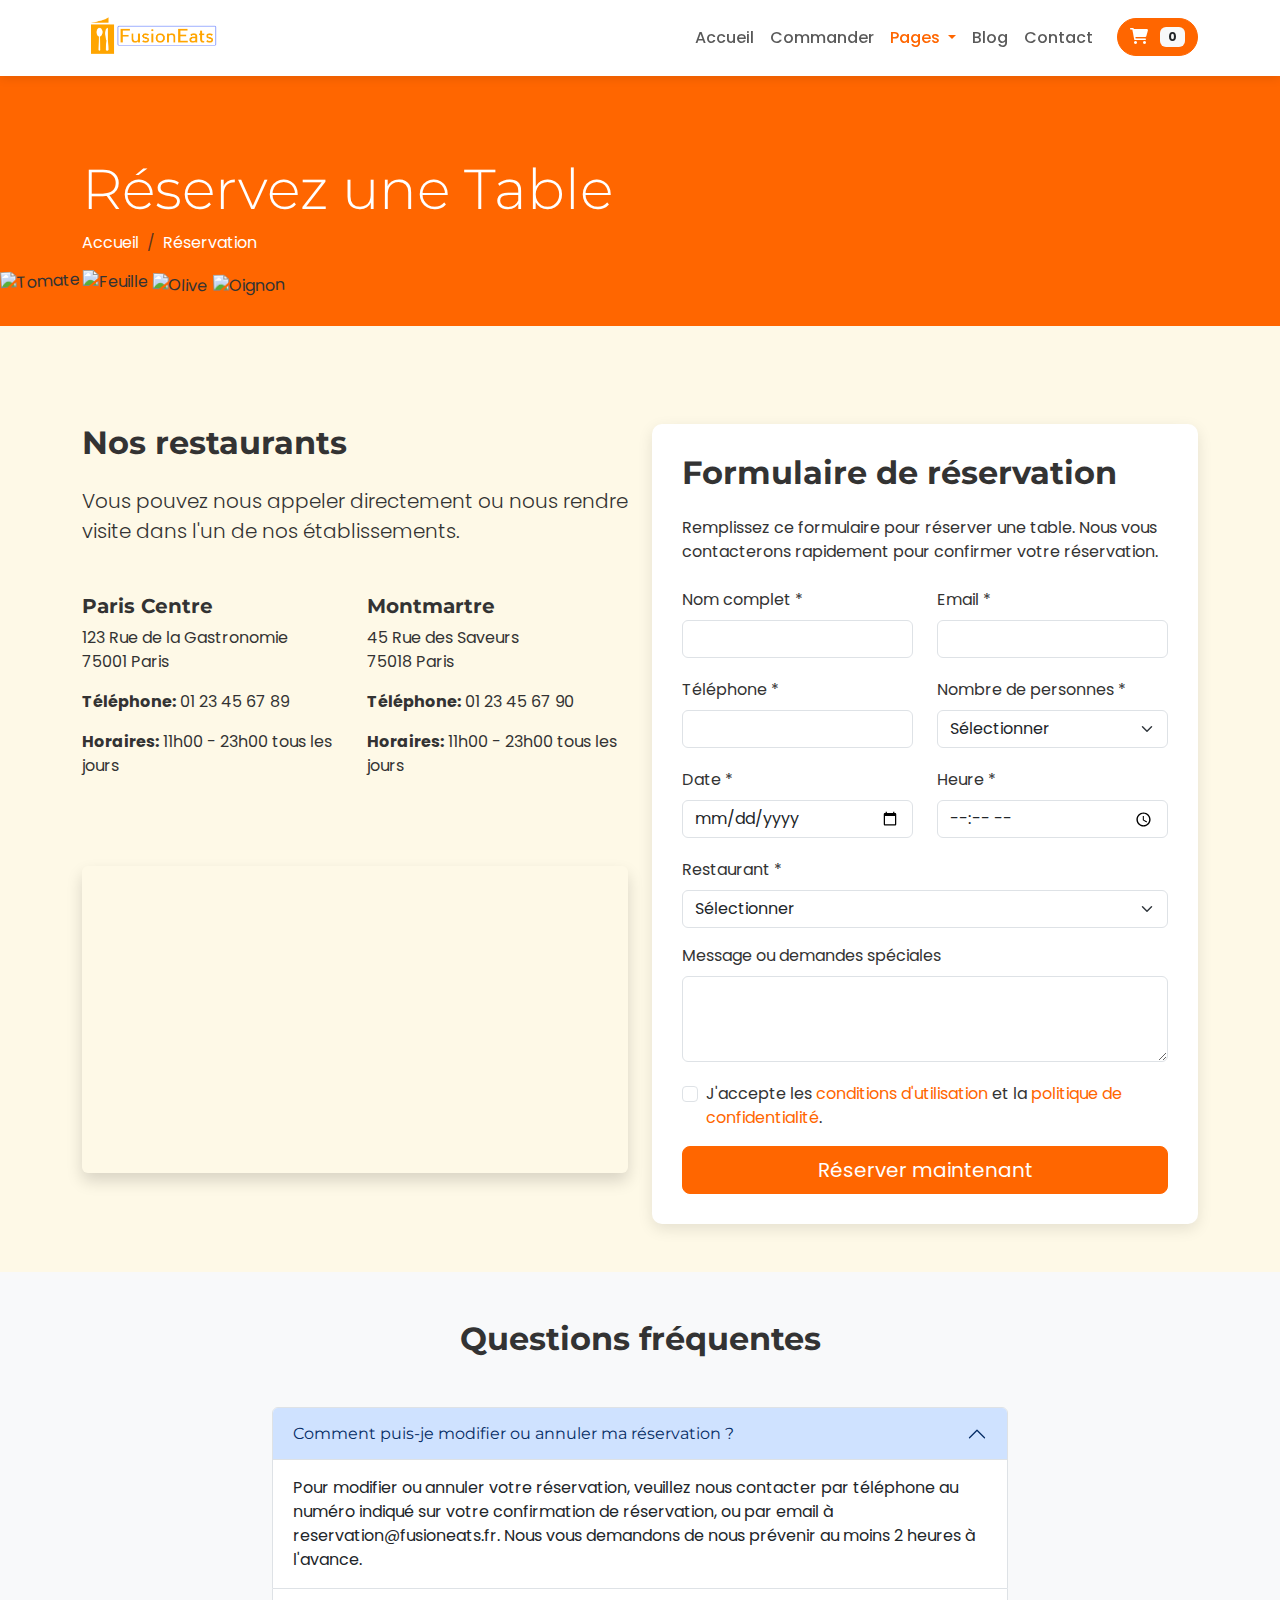
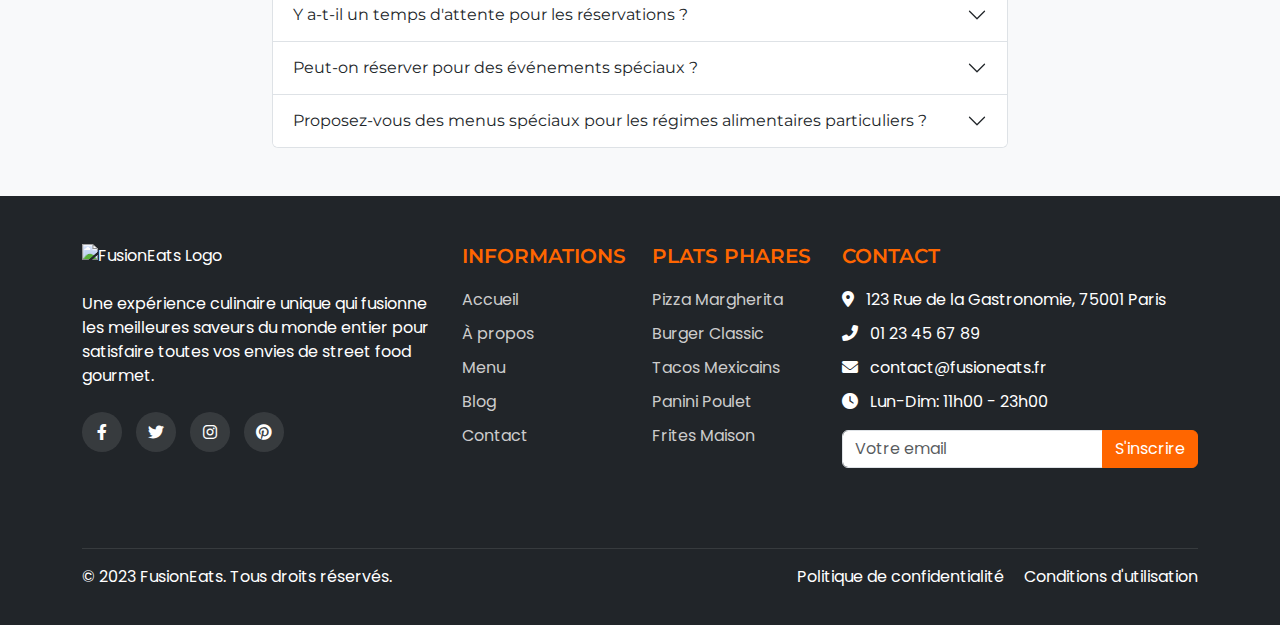
==== about-us.html @ fe3c216e "FusionEats Structure added" ====
<!DOCTYPE html>
<html lang="fr">
<head>
    <meta charset="UTF-8">
    <meta name="viewport" content="width=device-width, initial-scale=1.0">
    <title>Réservation - FusionEats</title>
    
    <!-- Bootstrap CSS -->
    <link href="https://cdn.jsdelivr.net/npm/bootstrap@5.3.0-alpha1/dist/css/bootstrap.min.css" rel="stylesheet">
    
    <!-- Font Awesome pour les icônes -->
    <link rel="stylesheet" href="https://cdnjs.cloudflare.com/ajax/libs/font-awesome/6.0.0/css/all.min.css">
    
    <!-- Google Fonts -->
    <link href="https://fonts.googleapis.com/css2?family=Montserrat:wght@400;500;600;700&family=Poppins:wght@300;400;500;600;700&display=swap" rel="stylesheet">
    
    <!-- CSS personnalisé -->
    <link rel="stylesheet" href="css/styles.css">
</head>
<body>
    <!-- Barre de navigation -->
    <nav class="navbar navbar-expand-lg navbar-light bg-white sticky-top">
        <div class="container">
            <a class="navbar-brand" href="index.html">
                <img src="images/logo.png" alt="FusionEats Logo">
            </a>
            <button class="navbar-toggler" type="button" data-bs-toggle="collapse" data-bs-target="#navbarNav" aria-controls="navbarNav" aria-expanded="false" aria-label="Toggle navigation">
                <span class="navbar-toggler-icon"></span>
            </button>
            <div class="collapse navbar-collapse" id="navbarNav">
                <ul class="navbar-nav ms-auto">
                    <li class="nav-item">
                        <a class="nav-link" href="index.html">Accueil</a>
                    </li>
                    <li class="nav-item">
                        <a class="nav-link" href="shop-list.html">Commander</a>
                    </li>
                    <li class="nav-item dropdown">
                        <a class="nav-link dropdown-toggle active" href="#" id="pagesDropdown" role="button" data-bs-toggle="dropdown" aria-expanded="false">
                            Pages
                        </a>
                        <ul class="dropdown-menu" aria-labelledby="pagesDropdown">
                            <li><a class="dropdown-item" href="about-us.html">À propos</a></li>
                            <li><a class="dropdown-item" href="team.html">Notre équipe</a></li>
                            <li><a class="dropdown-item" href="menu.html">Menu</a></li>
                            <li><a class="dropdown-item active" href="reservation.html">Réservation</a></li>
                        </ul>
                    </li>
                    <li class="nav-item">
                        <a class="nav-link" href="blog-list.html">Blog</a>
                    </li>
                    <li class="nav-item">
                        <a class="nav-link" href="contact.html">Contact</a>
                    </li>
                    <li class="nav-item ms-lg-3">
                        <a href="cart.html" class="btn btn-primary rounded-pill">
                            <i class="fas fa-shopping-cart me-2"></i>
                            <span class="badge bg-light text-dark cart-count">0</span>
                        </a>
                    </li>
                </ul>
            </div>
        </div>
    </nav>

    <!-- En-tête de la page Réservation -->
    <header class="page-header">
        <div class="container">
            <div class="row">
                <div class="col-lg-6">
                    <h1 class="display-4">Réservez une Table</h1>
                    <nav aria-label="breadcrumb">
                        <ol class="breadcrumb">
                            <li class="breadcrumb-item"><a href="index.html" class="text-white">Accueil</a></li>
                            <li class="breadcrumb-item active text-white" aria-current="page">Réservation</li>
                        </ol>
                    </nav>
                </div>
            </div>
        </div>
        <!-- Décorations alimentaires -->
        <img src="images/tomato.png" alt="Tomate" class="food-decoration decoration-tomato">
        <img src="images/leaf.png" alt="Feuille" class="food-decoration decoration-leaf">
        <img src="images/olive.png" alt="Olive" class="food-decoration decoration-olive">
        <img src="images/onion.png" alt="Oignon" class="food-decoration decoration-onion">
    </header>

    <!-- Section informations de contact -->
    <section class="py-5">
        <div class="container">
            <div class="row">
                <div class="col-lg-6 mb-5 mb-lg-0">
                    <h2 class="mb-4">Nos restaurants</h2>
                    <p class="lead mb-5">Vous pouvez nous appeler directement ou nous rendre visite dans l'un de nos établissements.</p>
                    
                    <div class="row mb-5">
                        <div class="col-md-6 mb-4">
                            <h5>Paris Centre</h5>
                            <p>123 Rue de la Gastronomie<br>75001 Paris</p>
                            <p><strong>Téléphone:</strong> 01 23 45 67 89</p>
                            <p><strong>Horaires:</strong> 11h00 - 23h00 tous les jours</p>
                        </div>
                        <div class="col-md-6 mb-4">
                            <h5>Montmartre</h5>
                            <p>45 Rue des Saveurs<br>75018 Paris</p>
                            <p><strong>Téléphone:</strong> 01 23 45 67 90</p>
                            <p><strong>Horaires:</strong> 11h00 - 23h00 tous les jours</p>
                        </div>
                    </div>
                    
                    <div class="ratio ratio-16x9 rounded overflow-hidden shadow">
                        <iframe src="https://www.google.com/maps/embed?pb=!1m18!1m12!1m3!1d2624.9914406081937!2d2.2922926156740504!3d48.858370079287466!2m3!1f0!2f0!3f0!3m2!1i1024!2i768!4f13.1!3m3!1m2!1s0x47e66e2964e34e2d%3A0x8ddca9ee380ef7e0!2sTour%20Eiffel!5e0!3m2!1sfr!2sfr!4v1631524667044!5m2!1sfr!2sfr" allowfullscreen="" loading="lazy"></iframe>
                    </div>
                </div>
                
                <div class="col-lg-6">
                    <div class="reservation-form">
                        <h2 class="mb-4">Formulaire de réservation</h2>
                        <p class="mb-4">Remplissez ce formulaire pour réserver une table. Nous vous contacterons rapidement pour confirmer votre réservation.</p>
                        
                        <form id="reservationForm">
                            <div class="row">
                                <div class="col-md-6">
                                    <div class="mb-3">
                                        <label for="name" class="form-label">Nom complet *</label>
                                        <input type="text" class="form-control" id="name" required>
                                    </div>
                                </div>
                                <div class="col-md-6">
                                    <div class="mb-3">
                                        <label for="email" class="form-label">Email *</label>
                                        <input type="email" class="form-control" id="email" required>
                                    </div>
                                </div>
                            </div>
                            
                            <div class="row">
                                <div class="col-md-6">
                                    <div class="mb-3">
                                        <label for="phone" class="form-label">Téléphone *</label>
                                        <input type="tel" class="form-control" id="phone" required>
                                    </div>
                                </div>
                                <div class="col-md-6">
                                    <div class="mb-3">
                                        <label for="persons" class="form-label">Nombre de personnes *</label>
                                        <select class="form-select" id="persons" required>
                                            <option value="">Sélectionner</option>
                                            <option value="1">1 personne</option>
                                            <option value="2">2 personnes</option>
                                            <option value="3">3 personnes</option>
                                            <option value="4">4 personnes</option>
                                            <option value="5">5 personnes</option>
                                            <option value="6">6 personnes</option>
                                            <option value="7+">7 personnes ou plus</option>
                                        </select>
                                    </div>
                                </div>
                            </div>
                            
                            <div class="row">
                                <div class="col-md-6">
                                    <div class="mb-3">
                                        <label for="date" class="form-label">Date *</label>
                                        <input type="date" class="form-control" id="date" required>
                                    </div>
                                </div>
                                <div class="col-md-6">
                                    <div class="mb-3">
                                        <label for="time" class="form-label">Heure *</label>
                                        <input type="time" class="form-control" id="time" required>
                                    </div>
                                </div>
                            </div>
                            
                            <div class="mb-3">
                                <label for="restaurant" class="form-label">Restaurant *</label>
                                <select class="form-select" id="restaurant" required>
                                    <option value="">Sélectionner</option>
                                    <option value="Paris Centre">Paris Centre</option>
                                    <option value="Montmartre">Montmartre</option>
                                </select>
                            </div>
                            
                            <div class="mb-3">
                                <label for="message" class="form-label">Message ou demandes spéciales</label>
                                <textarea class="form-control" id="message" rows="3"></textarea>
                            </div>
                            
                            <div class="mb-3 form-check">
                                <input type="checkbox" class="form-check-input" id="termsCheck" required>
                                <label class="form-check-label" for="termsCheck">J'accepte les <a href="#">conditions d'utilisation</a> et la <a href="#">politique de confidentialité</a>.</label>
                            </div>
                            
                            <button type="submit" class="btn btn-primary btn-lg w-100">Réserver maintenant</button>
                        </form>
                    </div>
                </div>
            </div>
        </div>
    </section>

    <!-- Section FAQ -->
    <section class="py-5 bg-light">
        <div class="container">
            <h2 class="text-center mb-5">Questions fréquentes</h2>
            
            <div class="row justify-content-center">
                <div class="col-lg-8">
                    <div class="accordion" id="faqAccordion">
                        <div class="accordion-item">
                            <h2 class="accordion-header" id="headingOne">
                                <button class="accordion-button" type="button" data-bs-toggle="collapse" data-bs-target="#collapseOne" aria-expanded="true" aria-controls="collapseOne">
                                    Comment puis-je modifier ou annuler ma réservation ?
                                </button>
                            </h2>
                            <div id="collapseOne" class="accordion-collapse collapse show" aria-labelledby="headingOne" data-bs-parent="#faqAccordion">
                                <div class="accordion-body">
                                    Pour modifier ou annuler votre réservation, veuillez nous contacter par téléphone au numéro indiqué sur votre confirmation de réservation, ou par email à reservation@fusioneats.fr. Nous vous demandons de nous prévenir au moins 2 heures à l'avance.
                                </div>
                            </div>
                        </div>
                        
                        <div class="accordion-item">
                            <h2 class="accordion-header" id="headingTwo">
                                <button class="accordion-button collapsed" type="button" data-bs-toggle="collapse" data-bs-target="#collapseTwo" aria-expanded="false" aria-controls="collapseTwo">
                                    Y a-t-il un temps d'attente pour les réservations ?
                                </button>
                            </h2>
                            <div id="collapseTwo" class="accordion-collapse collapse" aria-labelledby="headingTwo" data-bs-parent="#faqAccordion">
                                <div class="accordion-body">
                                    Nous gardons votre table réservée pendant 15 minutes après l'heure de réservation. Au-delà de ce délai, nous ne pouvons pas garantir que votre table sera toujours disponible. Si vous prévoyez un retard, merci de nous en informer.
                                </div>
                            </div>
                        </div>
                        
                        <div class="accordion-item">
                            <h2 class="accordion-header" id="headingThree">
                                <button class="accordion-button collapsed" type="button" data-bs-toggle="collapse" data-bs-target="#collapseThree" aria-expanded="false" aria-controls="collapseThree">
                                    Peut-on réserver pour des événements spéciaux ?
                                </button>
                            </h2>
                            <div id="collapseThree" class="accordion-collapse collapse" aria-labelledby="headingThree" data-bs-parent="#faqAccordion">
                                <div class="accordion-body">
                                    Oui, nous proposons des services de réservation pour des événements spéciaux tels que des anniversaires, réunions d'entreprise, ou dîners de groupe. Pour les groupes de plus de 8 personnes, veuillez nous contacter directement par téléphone pour discuter de vos besoins spécifiques.
                                </div>
                            </div>
                        </div>
                        
                        <div class="accordion-item">
                            <h2 class="accordion-header" id="headingFour">
                                <button class="accordion-button collapsed" type="button" data-bs-toggle="collapse" data-bs-target="#collapseFour" aria-expanded="false" aria-controls="collapseFour">
                                    Proposez-vous des menus spéciaux pour les régimes alimentaires particuliers ?
                                </button>
                            </h2>
                            <div id="collapseFour" class="accordion-collapse collapse" aria-labelledby="headingFour" data-bs-parent="#faqAccordion">
                                <div class="accordion-body">
                                    Oui, nous proposons des options végétariennes, véganes et sans gluten. Vous pouvez indiquer vos préférences alimentaires dans le champ "Message ou demandes spéciales" du formulaire de réservation, et nous ferons de notre mieux pour répondre à vos besoins.
                                </div>
                            </div>
                        </div>
                    </div>
                </div>
            </div>
        </div>
    </section>

    <!-- Footer -->
    <footer class="bg-dark text-white pt-5">
        <div class="container">
            <div class="row">
                <div class="col-lg-4 mb-4">
                    <img src="images/logo-white.png" alt="FusionEats Logo" class="mb-4" style="max-height: 70px;">
                    <p>Une expérience culinaire unique qui fusionne les meilleures saveurs du monde entier pour satisfaire toutes vos envies de street food gourmet.</p>
                    <div class="mt-4">
                        <a href="#" class="social-icon"><i class="fab fa-facebook-f"></i></a>
                        <a href="#" class="social-icon"><i class="fab fa-twitter"></i></a>
                        <a href="#" class="social-icon"><i class="fab fa-instagram"></i></a>
                        <a href="#" class="social-icon"><i class="fab fa-pinterest"></i></a>
                    </div>
                </div>
                
                <div class="col-lg-2 col-md-6 mb-4">
                    <h5 class="footer-title">INFORMATIONS</h5>
                    <ul class="footer-links">
                        <li><a href="index.html">Accueil</a></li>
                        <li><a href="about-us.html">À propos</a></li>
                        <li><a href="menu.html">Menu</a></li>
                        <li><a href="blog-list.html">Blog</a></li>
                        <li><a href="contact.html">Contact</a></li>
                    </ul>
                </div>
                
                <div class="col-lg-2 col-md-6 mb-4">
                    <h5 class="footer-title">PLATS PHARES</h5>
                    <ul class="footer-links">
                        <li><a href="shop-detail.html">Pizza Margherita</a></li>
                        <li><a href="shop-detail.html">Burger Classic</a></li>
                        <li><a href="shop-detail.html">Tacos Mexicains</a></li>
                        <li><a href="shop-detail.html">Panini Poulet</a></li>
                        <li><a href="shop-detail.html">Frites Maison</a></li>
                    </ul>
                </div>
                
                <div class="col-lg-4 col-md-6 mb-4">
                    <h5 class="footer-title">CONTACT</h5>
                    <ul class="footer-links">
                        <li><i class="fas fa-map-marker-alt me-2"></i> 123 Rue de la Gastronomie, 75001 Paris</li>
                        <li><i class="fas fa-phone-alt me-2"></i> 01 23 45 67 89</li>
                        <li><i class="fas fa-envelope me-2"></i> contact@fusioneats.fr</li>
                        <li><i class="fas fa-clock me-2"></i> Lun-Dim: 11h00 - 23h00</li>
                    </ul>
                    <div class="mt-3">
                        <form>
                            <div class="input-group mb-3">
                                <input type="email" class="form-control" placeholder="Votre email">
                                <button class="btn btn-primary" type="button">S'inscrire</button>
                            </div>
                        </form>
                    </div>
                </div>
            </div>
            
            <div class="copyright py-3">
                <div class="row">
                    <div class="col-md-6 text-center text-md-start">
                        <p class="mb-0">&copy; 2023 FusionEats. Tous droits réservés.</p>
                    </div>
                    <div class="col-md-6 text-center text-md-end">
                        <a href="#" class="text-white me-3">Politique de confidentialité</a>
                        <a href="#" class="text-white">Conditions d'utilisation</a>
                    </div>
                </div>
            </div>
        </div>
    </footer>

    <!-- Bootstrap JS -->
    <script src="https://cdn.jsdelivr.net/npm/bootstrap@5.3.0-alpha1/dist/js/bootstrap.bundle.min.js"></script>
    
    <!-- JavaScript personnalisé -->
    <script src="js/script.js"></script>
    
    <script>
        // Script pour gérer la soumission du formulaire de réservation
        document.getElementById('reservationForm').addEventListener('submit', function(event) {
            event.preventDefault();
            alert('Merci ! Votre réservation a été envoyée avec succès. Nous vous contacterons rapidement pour la confirmer.');
            this.reset();
        });
    </script>
</body>
</html>
---- css/styles.css ----
/* Variables globales */
:root {
    --primary-color: #FF6600;
    --secondary-color: #333333;
    --accent-color: #FF8C42;
    --light-bg: #FEF9E7;
    --dark-bg: #222222;
    --text-color: #333333;
    --light-text: #FFFFFF;
    --font-primary: 'Poppins', sans-serif;
    --font-secondary: 'Montserrat', sans-serif;
}

/* Styles généraux */
body {
    font-family: var(--font-primary);
    color: var(--text-color);
    background-color: var(--light-bg);
    overflow-x: hidden;
}

h1, h2, h3, h4, h5, h6 {
    font-family: var(--font-secondary);
    font-weight: 700;
}

a {
    color: var(--primary-color);
    text-decoration: none;
    transition: all 0.3s ease;
}

a:hover {
    color: var(--accent-color);
}

.btn-primary {
    background-color: var(--primary-color);
    border-color: var(--primary-color);
    color: var(--light-text);
}

.btn-primary:hover {
    background-color: var(--accent-color);
    border-color: var(--accent-color);
}

.btn-outline-primary {
    border-color: var(--primary-color);
    color: var(--primary-color);
}

.btn-outline-primary:hover {
    background-color: var(--primary-color);
    color: var(--light-text);
}

.section-title {
    position: relative;
    margin-bottom: 2rem;
    text-align: center;
}

.section-title::after {
    content: '';
    display: block;
    width: 50px;
    height: 3px;
    background-color: var(--primary-color);
    margin: 10px auto;
}

/* Styles de la navigation */
.navbar {
    box-shadow: 0 2px 10px rgba(0,0,0,0.1);
}

.navbar-brand img {
    max-height: 50px;
}

.nav-link {
    font-weight: 500;
}

.navbar-nav .nav-link.active {
    color: var(--primary-color);
}

/* Styles du header/bannière */
.main-banner {
    background-size: cover;
    background-position: center;
    background-repeat: no-repeat;
    position: relative;
    min-height: 500px;
    display: flex;
    align-items: center;
    padding-top: 80px;
}

.main-banner::before {
    content: '';
    position: absolute;
    top: 0;
    left: 0;
    width: 100%;
    height: 100%;
    background-color: rgba(0,0,0,0.5);
}

.banner-content {
    position: relative;
    z-index: 1;
    color: var(--light-text);
}

/* Styles des cartes de produits */
.food-card {
    border-radius: 10px;
    overflow: hidden;
    transition: all 0.3s ease;
    box-shadow: 0 5px 15px rgba(0,0,0,0.1);
    margin-bottom: 30px;
}

.food-card:hover {
    transform: translateY(-5px);
    box-shadow: 0 8px 20px rgba(0,0,0,0.15);
}

.food-card .card-img-top {
    height: 200px;
    object-fit: cover;
}

.food-card .card-title {
    font-weight: 600;
}

.food-card .price {
    color: var(--primary-color);
    font-weight: 700;
    font-size: 1.2rem;
    margin-top: 0.5rem;
}

.food-card .rating {
    color: #FFD700;
}

/* Styles des sections de page */
.page-header {
    background-color: var(--primary-color);
    padding: 80px 0 30px;
    margin-bottom: 50px;
    position: relative;
    overflow: hidden;
}

.page-header h1 {
    color: var(--light-text);
    position: relative;
    z-index: 1;
}

.page-header::before {
    content: '';
    position: absolute;
    top: 0;
    left: 0;
    width: 100%;
    height: 100%;
    background: url('../images/food-pattern.png');
    opacity: 0.1;
}

/* Styles de la section avantages */
.feature-box {
    text-align: center;
    padding: 30px 20px;
    margin-bottom: 30px;
}

.feature-icon {
    width: 70px;
    height: 70px;
    margin: 0 auto 20px;
    display: flex;
    align-items: center;
    justify-content: center;
    background-color: var(--primary-color);
    color: var(--light-text);
    border-radius: 50%;
    font-size: 1.5rem;
}

/* Styles des témoignages */
.testimonial-card {
    background-color: var(--light-text);
    border-radius: 10px;
    padding: 30px;
    box-shadow: 0 5px 15px rgba(0,0,0,0.05);
    margin-bottom: 30px;
}

.testimonial-img {
    width: 80px;
    height: 80px;
    border-radius: 50%;
    margin: 0 auto 20px;
    object-fit: cover;
}

/* Styles du formulaire de réservation */
.reservation-form {
    background-color: var(--light-text);
    padding: 30px;
    border-radius: 10px;
    box-shadow: 0 5px 15px rgba(0,0,0,0.1);
}

.reservation-form .form-control {
    margin-bottom: 20px;
}

/* Styles du pied de page */
footer {
    background-color: var(--dark-bg);
    color: var(--light-text);
    padding: 60px 0 20px;
}

.footer-title {
    color: var(--primary-color);
    margin-bottom: 20px;
    font-weight: 600;
}

.footer-links {
    list-style: none;
    padding: 0;
    margin: 0;
}

.footer-links li {
    margin-bottom: 10px;
}

.footer-links a {
    color: #ccc;
}

.footer-links a:hover {
    color: var(--primary-color);
}

.social-icon {
    display: inline-flex;
    width: 40px;
    height: 40px;
    border-radius: 50%;
    background-color: rgba(255,255,255,0.1);
    color: var(--light-text);
    align-items: center;
    justify-content: center;
    margin-right: 10px;
    transition: all 0.3s ease;
}

.social-icon:hover {
    background-color: var(--primary-color);
    color: var(--light-text);
}

.copyright {
    text-align: center;
    padding-top: 20px;
    border-top: 1px solid rgba(255,255,255,0.1);
    margin-top: 40px;
}

/* Styles pour la bannière principale */
.main-banner {
    background-size: cover;
    background-position: center;
    background-repeat: no-repeat;
    position: relative;
    min-height: 500px;
    display: flex;
    align-items: center;
    padding-top: 80px;
    background-image: url('../images/restaurant-interior.jpg');
}

/* Media queries pour la réactivité */
@media (max-width: 991.98px) {
    .main-banner {
        min-height: 400px;
    }
}

@media (max-width: 767.98px) {
    .main-banner {
        min-height: 350px;
    }
    
    .page-header {
        padding: 60px 0 20px;
    }
}

@media (max-width: 575.98px) {
    .main-banner {
        min-height: 300px;
    }
}
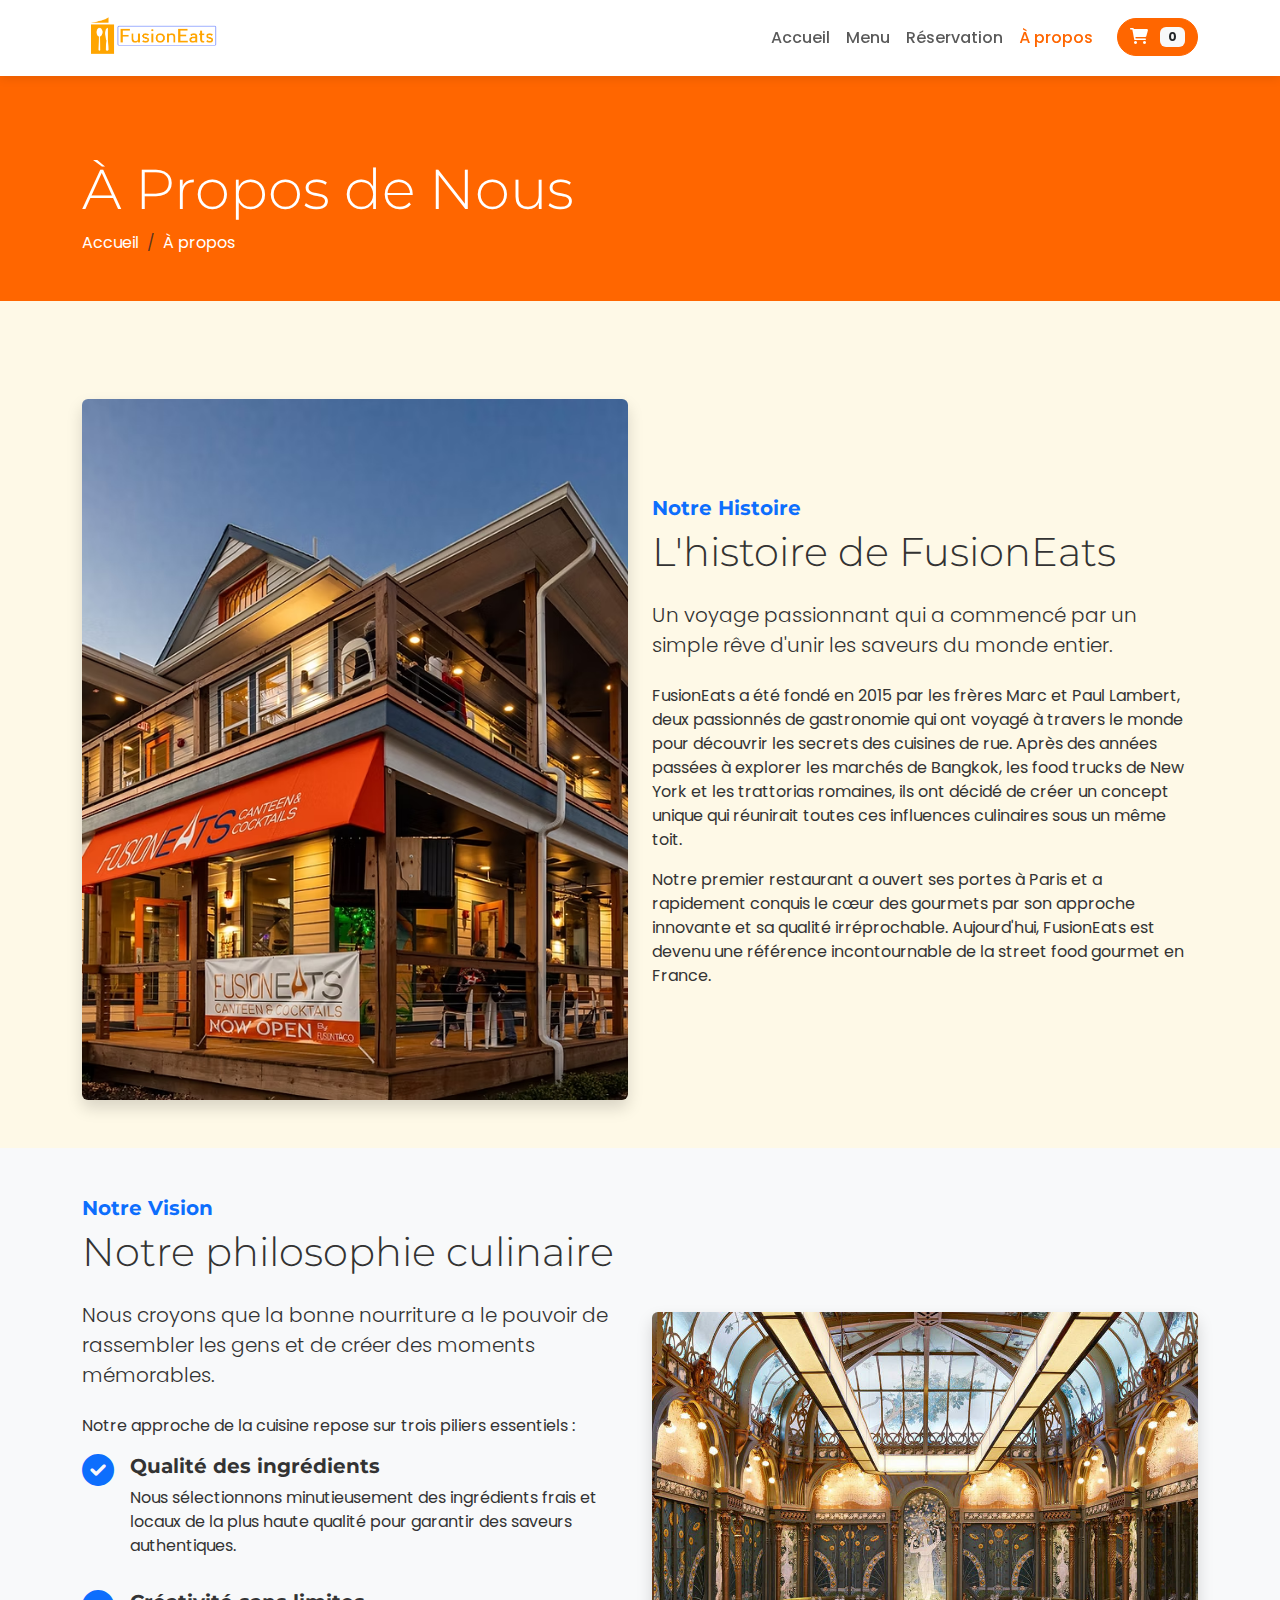
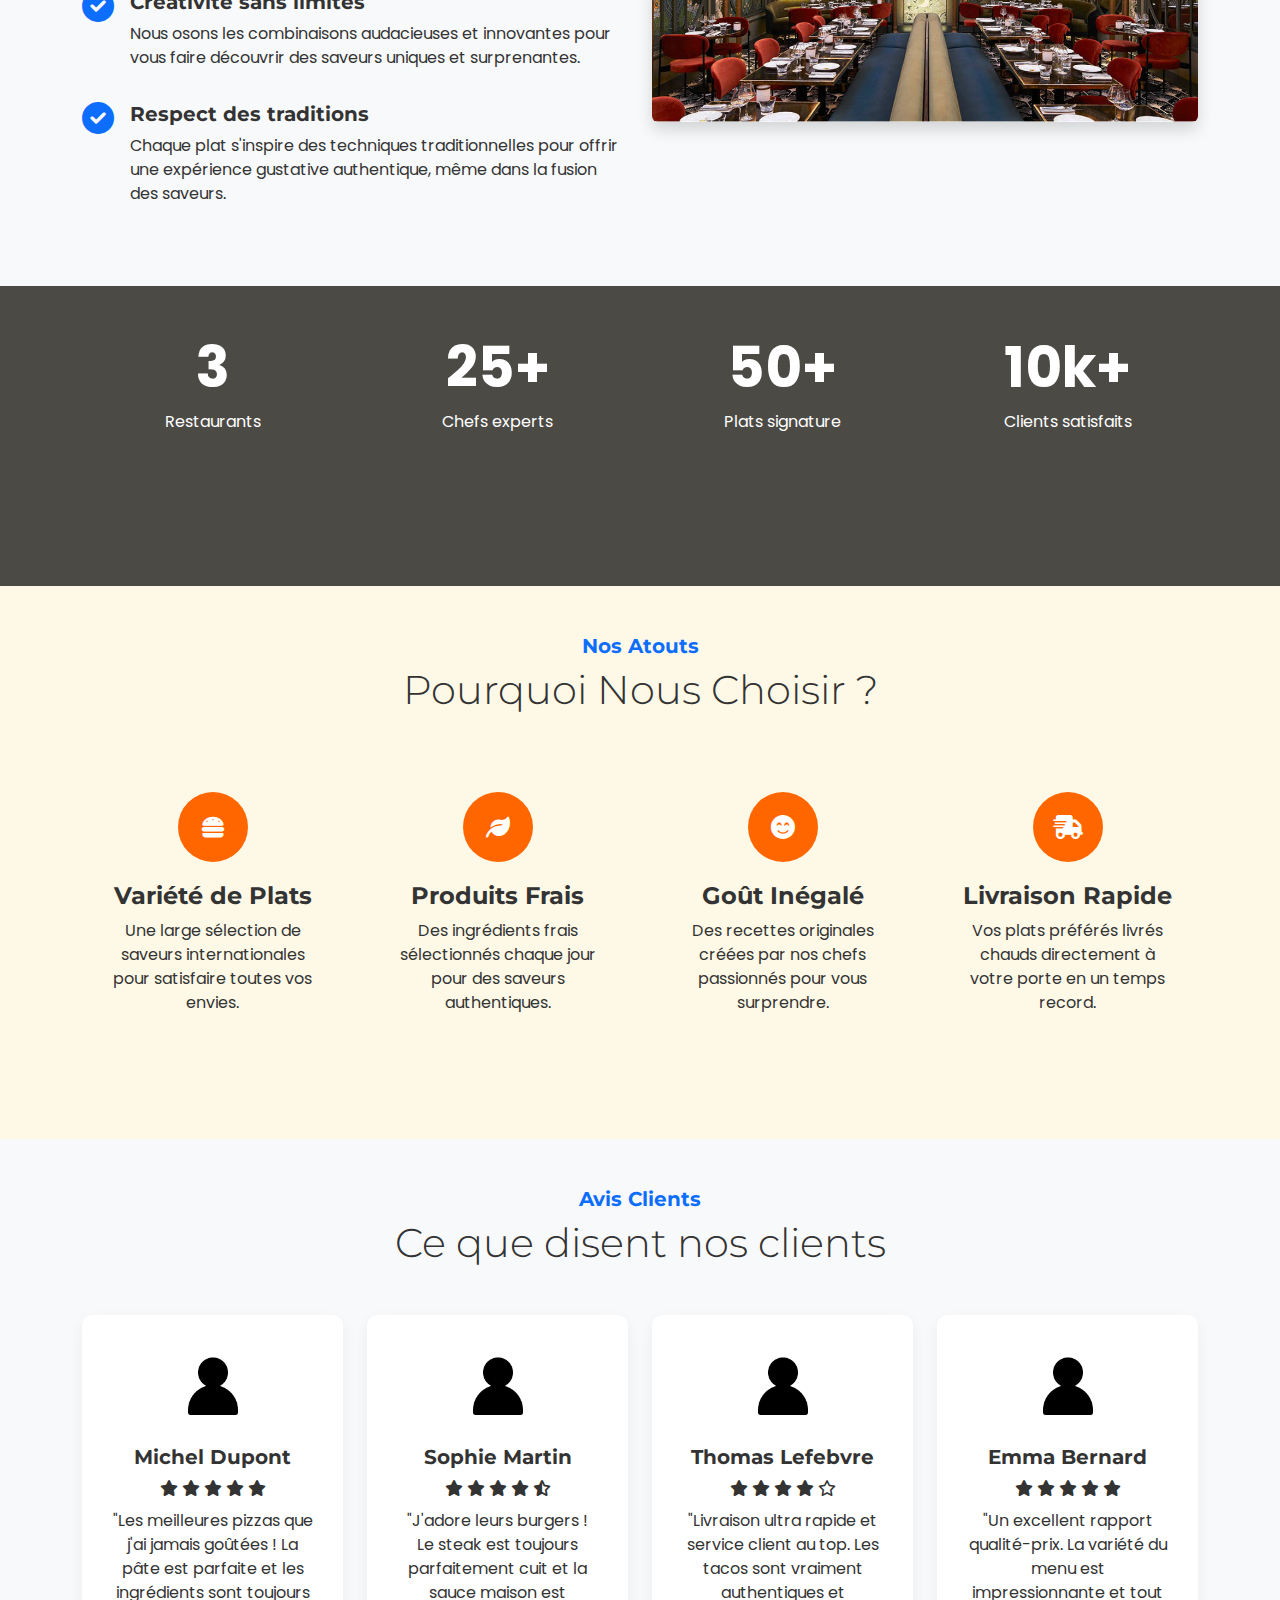
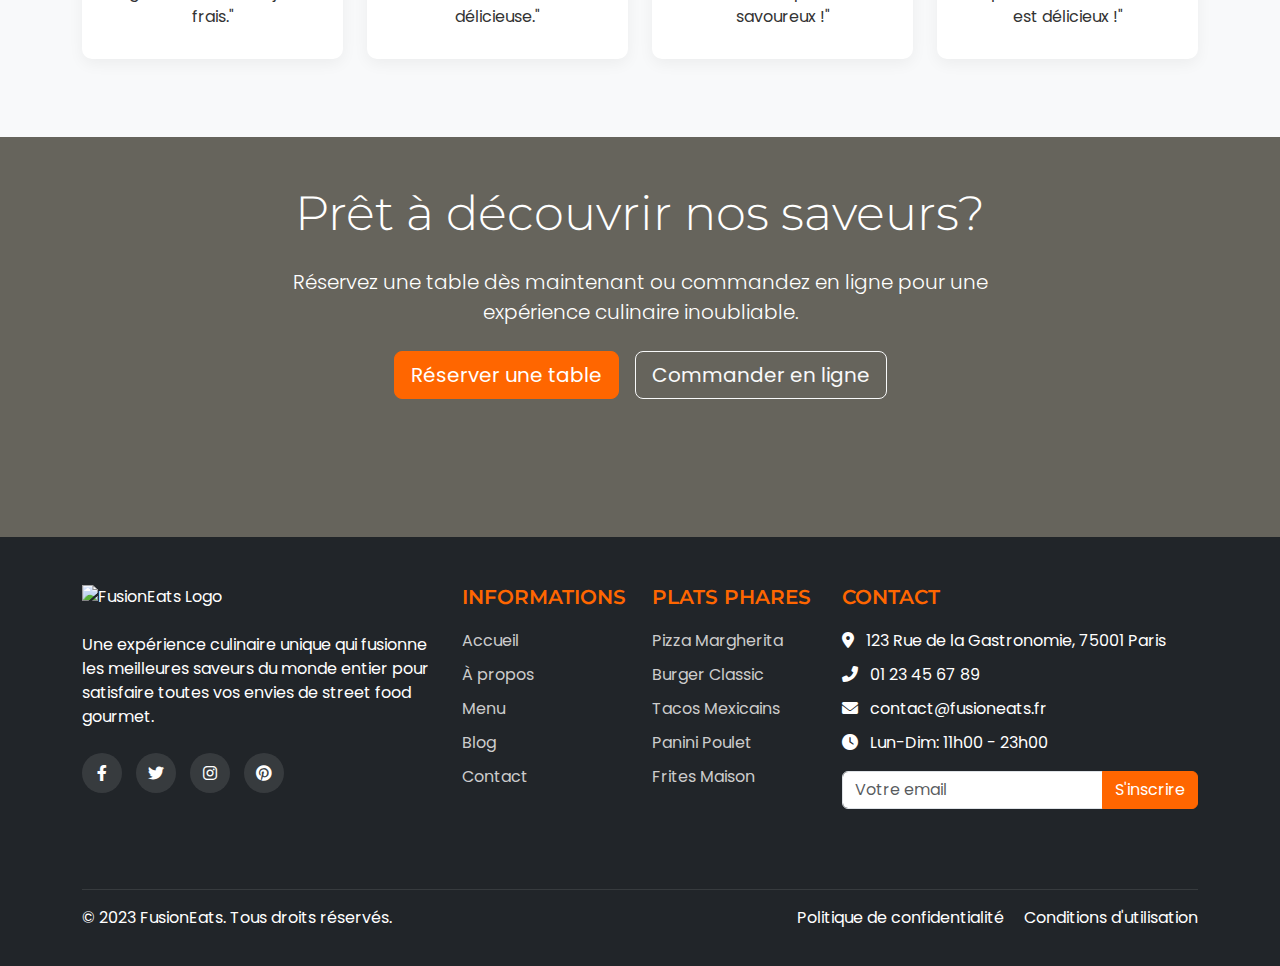
==== commit 16b5bda8: "Fixed Nav Bar & Adding more images" ====
--- a/about-us.html
+++ b/about-us.html
@@ -3,7 +3,7 @@
 <head>
     <meta charset="UTF-8">
     <meta name="viewport" content="width=device-width, initial-scale=1.0">
-    <title>Réservation - FusionEats</title>
+    <title>À Propos - FusionEats</title>
     
     <!-- Bootstrap CSS -->
     <link href="https://cdn.jsdelivr.net/npm/bootstrap@5.3.0-alpha1/dist/css/bootstrap.min.css" rel="stylesheet">
@@ -30,27 +30,16 @@
             <div class="collapse navbar-collapse" id="navbarNav">
                 <ul class="navbar-nav ms-auto">
                     <li class="nav-item">
-                        <a class="nav-link" href="index.html">Accueil</a>
+                        <a class="nav-link " href="index.html">Accueil</a>
                     </li>
                     <li class="nav-item">
-                        <a class="nav-link" href="shop-list.html">Commander</a>
-                    </li>
-                    <li class="nav-item dropdown">
-                        <a class="nav-link dropdown-toggle active" href="#" id="pagesDropdown" role="button" data-bs-toggle="dropdown" aria-expanded="false">
-                            Pages
-                        </a>
-                        <ul class="dropdown-menu" aria-labelledby="pagesDropdown">
-                            <li><a class="dropdown-item" href="about-us.html">À propos</a></li>
-                            <li><a class="dropdown-item" href="team.html">Notre équipe</a></li>
-                            <li><a class="dropdown-item" href="menu.html">Menu</a></li>
-                            <li><a class="dropdown-item active" href="reservation.html">Réservation</a></li>
-                        </ul>
+                        <a class="nav-link" href="shop-list.html">Menu</a>
                     </li>
                     <li class="nav-item">
-                        <a class="nav-link" href="blog-list.html">Blog</a>
+                        <a class="nav-link" href="reservation.html">Réservation</a>
                     </li>
                     <li class="nav-item">
-                        <a class="nav-link" href="contact.html">Contact</a>
+                        <a class="nav-link active" href="about-us.html">À propos</a>
                     </li>
                     <li class="nav-item ms-lg-3">
                         <a href="cart.html" class="btn btn-primary rounded-pill">
@@ -63,202 +52,240 @@
         </div>
     </nav>
 
-    <!-- En-tête de la page Réservation -->
+
+    <!-- En-tête de la page À propos -->
     <header class="page-header">
         <div class="container">
             <div class="row">
                 <div class="col-lg-6">
-                    <h1 class="display-4">Réservez une Table</h1>
+                    <h1 class="display-4">À Propos de Nous</h1>
                     <nav aria-label="breadcrumb">
                         <ol class="breadcrumb">
                             <li class="breadcrumb-item"><a href="index.html" class="text-white">Accueil</a></li>
-                            <li class="breadcrumb-item active text-white" aria-current="page">Réservation</li>
+                            <li class="breadcrumb-item active text-white" aria-current="page">À propos</li>
                         </ol>
                     </nav>
                 </div>
             </div>
         </div>
         <!-- Décorations alimentaires -->
-        <img src="images/tomato.png" alt="Tomate" class="food-decoration decoration-tomato">
-        <img src="images/leaf.png" alt="Feuille" class="food-decoration decoration-leaf">
-        <img src="images/olive.png" alt="Olive" class="food-decoration decoration-olive">
-        <img src="images/onion.png" alt="Oignon" class="food-decoration decoration-onion">
+        
     </header>
 
-    <!-- Section informations de contact -->
+    <!-- Section notre histoire -->
     <section class="py-5">
         <div class="container">
+            <div class="row align-items-center">
+                <div class="col-lg-6 mb-4 mb-lg-0">
+                    <img src="images/about-story.jpg" alt="Notre histoire" class="img-fluid rounded shadow">
+                </div>
+                <div class="col-lg-6">
+                    <h5 class="text-primary">Notre Histoire</h5>
+                    <h2 class="display-6 mb-4">L'histoire de FusionEats</h2>
+                    <p class="lead mb-4">Un voyage passionnant qui a commencé par un simple rêve d'unir les saveurs du monde entier.</p>
+                    <p>FusionEats a été fondé en 2015 par les frères Marc et Paul Lambert, deux passionnés de gastronomie qui ont voyagé à travers le monde pour découvrir les secrets des cuisines de rue. Après des années passées à explorer les marchés de Bangkok, les food trucks de New York et les trattorias romaines, ils ont décidé de créer un concept unique qui réunirait toutes ces influences culinaires sous un même toit.</p>
+                    <p>Notre premier restaurant a ouvert ses portes à Paris et a rapidement conquis le cœur des gourmets par son approche innovante et sa qualité irréprochable. Aujourd'hui, FusionEats est devenu une référence incontournable de la street food gourmet en France.</p>
+                </div>
+            </div>
+        </div>
+    </section>
+
+    <!-- Section notre vision -->
+    <section class="py-5 bg-light">
+        <div class="container">
+            <div class="row align-items-center">
+                <div class="col-lg-6 order-lg-2 mb-4 mb-lg-0">
+                    <img src="images/about-vision.jpg" alt="Notre vision" class="img-fluid rounded shadow">
+                </div>
+                <div class="col-lg-6 order-lg-1">
+                    <h5 class="text-primary">Notre Vision</h5>
+                    <h2 class="display-6 mb-4">Notre philosophie culinaire</h2>
+                    <p class="lead mb-4">Nous croyons que la bonne nourriture a le pouvoir de rassembler les gens et de créer des moments mémorables.</p>
+                    <p>Notre approche de la cuisine repose sur trois piliers essentiels :</p>
+                    <ul class="list-unstyled">
+                        <li class="d-flex mb-3">
+                            <div class="me-3 text-primary"><i class="fas fa-check-circle fa-2x"></i></div>
+                            <div>
+                                <h5>Qualité des ingrédients</h5>
+                                <p>Nous sélectionnons minutieusement des ingrédients frais et locaux de la plus haute qualité pour garantir des saveurs authentiques.</p>
+                            </div>
+                        </li>
+                        <li class="d-flex mb-3">
+                            <div class="me-3 text-primary"><i class="fas fa-check-circle fa-2x"></i></div>
+                            <div>
+                                <h5>Créativité sans limites</h5>
+                                <p>Nous osons les combinaisons audacieuses et innovantes pour vous faire découvrir des saveurs uniques et surprenantes.</p>
+                            </div>
+                        </li>
+                        <li class="d-flex">
+                            <div class="me-3 text-primary"><i class="fas fa-check-circle fa-2x"></i></div>
+                            <div>
+                                <h5>Respect des traditions</h5>
+                                <p>Chaque plat s'inspire des techniques traditionnelles pour offrir une expérience gustative authentique, même dans la fusion des saveurs.</p>
+                            </div>
+                        </li>
+                    </ul>
+                </div>
+            </div>
+        </div>
+    </section>
+
+    <!-- Section chiffres clés -->
+    <section class="py-5 position-relative" style="background-image: url('images/stats-bg.jpg'); background-size: cover; background-position: center; min-height: 300px;">
+        <div class="position-absolute top-0 left-0 w-100 h-100" style="background-color: rgba(0,0,0,0.7);"></div>
+        <div class="container position-relative">
+            <div class="row text-center text-white">
+                <div class="col-6 col-md-3 mb-4 mb-md-0">
+                    <div class="display-4 fw-bold mb-2">3</div>
+                    <p class="mb-0">Restaurants</p>
+                </div>
+                <div class="col-6 col-md-3 mb-4 mb-md-0">
+                    <div class="display-4 fw-bold mb-2">25+</div>
+                    <p class="mb-0">Chefs experts</p>
+                </div>
+                <div class="col-6 col-md-3">
+                    <div class="display-4 fw-bold mb-2">50+</div>
+                    <p class="mb-0">Plats signature</p>
+                </div>
+                <div class="col-6 col-md-3">
+                    <div class="display-4 fw-bold mb-2">10k+</div>
+                    <p class="mb-0">Clients satisfaits</p>
+                </div>
+            </div>
+        </div>
+    </section>
+
+    <!-- Section pourquoi nous choisir -->
+    <section class="py-5">
+        <div class="container">
+            <h5 class="text-primary text-center">Nos Atouts</h5>
+            <h2 class="display-6 text-center mb-5">Pourquoi Nous Choisir ?</h2>
+            
+            <div class="row g-4">
+                <div class="col-md-6 col-lg-3">
+                    <div class="feature-box">
+                        <div class="feature-icon">
+                            <i class="fas fa-hamburger"></i>
+                        </div>
+                        <h4>Variété de Plats</h4>
+                        <p>Une large sélection de saveurs internationales pour satisfaire toutes vos envies.</p>
+                    </div>
+                </div>
+                
+                <div class="col-md-6 col-lg-3">
+                    <div class="feature-box">
+                        <div class="feature-icon">
+                            <i class="fas fa-leaf"></i>
+                        </div>
+                        <h4>Produits Frais</h4>
+                        <p>Des ingrédients frais sélectionnés chaque jour pour des saveurs authentiques.</p>
+                    </div>
+                </div>
+                
+                <div class="col-md-6 col-lg-3">
+                    <div class="feature-box">
+                        <div class="feature-icon">
+                            <i class="fas fa-smile-beam"></i>
+                        </div>
+                        <h4>Goût Inégalé</h4>
+                        <p>Des recettes originales créées par nos chefs passionnés pour vous surprendre.</p>
+                    </div>
+                </div>
+                
+                <div class="col-md-6 col-lg-3">
+                    <div class="feature-box">
+                        <div class="feature-icon">
+                            <i class="fas fa-shipping-fast"></i>
+                        </div>
+                        <h4>Livraison Rapide</h4>
+                        <p>Vos plats préférés livrés chauds directement à votre porte en un temps record.</p>
+                    </div>
+                </div>
+            </div>
+        </div>
+    </section>
+
+    <!-- Section témoignages -->
+    <section class="py-5 bg-light">
+        <div class="container">
+            <h5 class="text-primary text-center">Avis Clients</h5>
+            <h2 class="display-6 text-center mb-5">Ce que disent nos clients</h2>
+            
             <div class="row">
-                <div class="col-lg-6 mb-5 mb-lg-0">
-                    <h2 class="mb-4">Nos restaurants</h2>
-                    <p class="lead mb-5">Vous pouvez nous appeler directement ou nous rendre visite dans l'un de nos établissements.</p>
-                    
-                    <div class="row mb-5">
-                        <div class="col-md-6 mb-4">
-                            <h5>Paris Centre</h5>
-                            <p>123 Rue de la Gastronomie<br>75001 Paris</p>
-                            <p><strong>Téléphone:</strong> 01 23 45 67 89</p>
-                            <p><strong>Horaires:</strong> 11h00 - 23h00 tous les jours</p>
-                        </div>
-                        <div class="col-md-6 mb-4">
-                            <h5>Montmartre</h5>
-                            <p>45 Rue des Saveurs<br>75018 Paris</p>
-                            <p><strong>Téléphone:</strong> 01 23 45 67 90</p>
-                            <p><strong>Horaires:</strong> 11h00 - 23h00 tous les jours</p>
-                        </div>
-                    </div>
-                    
-                    <div class="ratio ratio-16x9 rounded overflow-hidden shadow">
-                        <iframe src="https://www.google.com/maps/embed?pb=!1m18!1m12!1m3!1d2624.9914406081937!2d2.2922926156740504!3d48.858370079287466!2m3!1f0!2f0!3f0!3m2!1i1024!2i768!4f13.1!3m3!1m2!1s0x47e66e2964e34e2d%3A0x8ddca9ee380ef7e0!2sTour%20Eiffel!5e0!3m2!1sfr!2sfr!4v1631524667044!5m2!1sfr!2sfr" allowfullscreen="" loading="lazy"></iframe>
-                    </div>
-                </div>
-                
-                <div class="col-lg-6">
-                    <div class="reservation-form">
-                        <h2 class="mb-4">Formulaire de réservation</h2>
-                        <p class="mb-4">Remplissez ce formulaire pour réserver une table. Nous vous contacterons rapidement pour confirmer votre réservation.</p>
-                        
-                        <form id="reservationForm">
-                            <div class="row">
-                                <div class="col-md-6">
-                                    <div class="mb-3">
-                                        <label for="name" class="form-label">Nom complet *</label>
-                                        <input type="text" class="form-control" id="name" required>
-                                    </div>
-                                </div>
-                                <div class="col-md-6">
-                                    <div class="mb-3">
-                                        <label for="email" class="form-label">Email *</label>
-                                        <input type="email" class="form-control" id="email" required>
-                                    </div>
-                                </div>
-                            </div>
-                            
-                            <div class="row">
-                                <div class="col-md-6">
-                                    <div class="mb-3">
-                                        <label for="phone" class="form-label">Téléphone *</label>
-                                        <input type="tel" class="form-control" id="phone" required>
-                                    </div>
-                                </div>
-                                <div class="col-md-6">
-                                    <div class="mb-3">
-                                        <label for="persons" class="form-label">Nombre de personnes *</label>
-                                        <select class="form-select" id="persons" required>
-                                            <option value="">Sélectionner</option>
-                                            <option value="1">1 personne</option>
-                                            <option value="2">2 personnes</option>
-                                            <option value="3">3 personnes</option>
-                                            <option value="4">4 personnes</option>
-                                            <option value="5">5 personnes</option>
-                                            <option value="6">6 personnes</option>
-                                            <option value="7+">7 personnes ou plus</option>
-                                        </select>
-                                    </div>
-                                </div>
-                            </div>
-                            
-                            <div class="row">
-                                <div class="col-md-6">
-                                    <div class="mb-3">
-                                        <label for="date" class="form-label">Date *</label>
-                                        <input type="date" class="form-control" id="date" required>
-                                    </div>
-                                </div>
-                                <div class="col-md-6">
-                                    <div class="mb-3">
-                                        <label for="time" class="form-label">Heure *</label>
-                                        <input type="time" class="form-control" id="time" required>
-                                    </div>
-                                </div>
-                            </div>
-                            
-                            <div class="mb-3">
-                                <label for="restaurant" class="form-label">Restaurant *</label>
-                                <select class="form-select" id="restaurant" required>
-                                    <option value="">Sélectionner</option>
-                                    <option value="Paris Centre">Paris Centre</option>
-                                    <option value="Montmartre">Montmartre</option>
-                                </select>
-                            </div>
-                            
-                            <div class="mb-3">
-                                <label for="message" class="form-label">Message ou demandes spéciales</label>
-                                <textarea class="form-control" id="message" rows="3"></textarea>
-                            </div>
-                            
-                            <div class="mb-3 form-check">
-                                <input type="checkbox" class="form-check-input" id="termsCheck" required>
-                                <label class="form-check-label" for="termsCheck">J'accepte les <a href="#">conditions d'utilisation</a> et la <a href="#">politique de confidentialité</a>.</label>
-                            </div>
-                            
-                            <button type="submit" class="btn btn-primary btn-lg w-100">Réserver maintenant</button>
-                        </form>
-                    </div>
-                </div>
-            </div>
-        </div>
-    </section>
-
-    <!-- Section FAQ -->
-    <section class="py-5 bg-light">
-        <div class="container">
-            <h2 class="text-center mb-5">Questions fréquentes</h2>
-            
-            <div class="row justify-content-center">
-                <div class="col-lg-8">
-                    <div class="accordion" id="faqAccordion">
-                        <div class="accordion-item">
-                            <h2 class="accordion-header" id="headingOne">
-                                <button class="accordion-button" type="button" data-bs-toggle="collapse" data-bs-target="#collapseOne" aria-expanded="true" aria-controls="collapseOne">
-                                    Comment puis-je modifier ou annuler ma réservation ?
-                                </button>
-                            </h2>
-                            <div id="collapseOne" class="accordion-collapse collapse show" aria-labelledby="headingOne" data-bs-parent="#faqAccordion">
-                                <div class="accordion-body">
-                                    Pour modifier ou annuler votre réservation, veuillez nous contacter par téléphone au numéro indiqué sur votre confirmation de réservation, ou par email à reservation@fusioneats.fr. Nous vous demandons de nous prévenir au moins 2 heures à l'avance.
-                                </div>
-                            </div>
-                        </div>
-                        
-                        <div class="accordion-item">
-                            <h2 class="accordion-header" id="headingTwo">
-                                <button class="accordion-button collapsed" type="button" data-bs-toggle="collapse" data-bs-target="#collapseTwo" aria-expanded="false" aria-controls="collapseTwo">
-                                    Y a-t-il un temps d'attente pour les réservations ?
-                                </button>
-                            </h2>
-                            <div id="collapseTwo" class="accordion-collapse collapse" aria-labelledby="headingTwo" data-bs-parent="#faqAccordion">
-                                <div class="accordion-body">
-                                    Nous gardons votre table réservée pendant 15 minutes après l'heure de réservation. Au-delà de ce délai, nous ne pouvons pas garantir que votre table sera toujours disponible. Si vous prévoyez un retard, merci de nous en informer.
-                                </div>
-                            </div>
-                        </div>
-                        
-                        <div class="accordion-item">
-                            <h2 class="accordion-header" id="headingThree">
-                                <button class="accordion-button collapsed" type="button" data-bs-toggle="collapse" data-bs-target="#collapseThree" aria-expanded="false" aria-controls="collapseThree">
-                                    Peut-on réserver pour des événements spéciaux ?
-                                </button>
-                            </h2>
-                            <div id="collapseThree" class="accordion-collapse collapse" aria-labelledby="headingThree" data-bs-parent="#faqAccordion">
-                                <div class="accordion-body">
-                                    Oui, nous proposons des services de réservation pour des événements spéciaux tels que des anniversaires, réunions d'entreprise, ou dîners de groupe. Pour les groupes de plus de 8 personnes, veuillez nous contacter directement par téléphone pour discuter de vos besoins spécifiques.
-                                </div>
-                            </div>
-                        </div>
-                        
-                        <div class="accordion-item">
-                            <h2 class="accordion-header" id="headingFour">
-                                <button class="accordion-button collapsed" type="button" data-bs-toggle="collapse" data-bs-target="#collapseFour" aria-expanded="false" aria-controls="collapseFour">
-                                    Proposez-vous des menus spéciaux pour les régimes alimentaires particuliers ?
-                                </button>
-                            </h2>
-                            <div id="collapseFour" class="accordion-collapse collapse" aria-labelledby="headingFour" data-bs-parent="#faqAccordion">
-                                <div class="accordion-body">
-                                    Oui, nous proposons des options végétariennes, véganes et sans gluten. Vous pouvez indiquer vos préférences alimentaires dans le champ "Message ou demandes spéciales" du formulaire de réservation, et nous ferons de notre mieux pour répondre à vos besoins.
-                                </div>
-                            </div>
-                        </div>
+                <div class="col-md-6 col-lg-3">
+                    <div class="testimonial-card text-center">
+                        <img src="images/client.png " alt="Client" class="testimonial-img">
+                        <h5>Michel Dupont</h5>
+                        <div class="mb-2 rating">
+                            <i class="fas fa-star"></i>
+                            <i class="fas fa-star"></i>
+                            <i class="fas fa-star"></i>
+                            <i class="fas fa-star"></i>
+                            <i class="fas fa-star"></i>
+                        </div>
+                        <p class="mb-0">"Les meilleures pizzas que j'ai jamais goûtées ! La pâte est parfaite et les ingrédients sont toujours frais."</p>
+                    </div>
+                </div>
+                
+                <div class="col-md-6 col-lg-3">
+                    <div class="testimonial-card text-center">
+                        <img src="images/client.png" alt="Client" class="testimonial-img">
+                        <h5>Sophie Martin</h5>
+                        <div class="mb-2 rating">
+                            <i class="fas fa-star"></i>
+                            <i class="fas fa-star"></i>
+                            <i class="fas fa-star"></i>
+                            <i class="fas fa-star"></i>
+                            <i class="fas fa-star-half-alt"></i>
+                        </div>
+                        <p class="mb-0">"J'adore leurs burgers ! Le steak est toujours parfaitement cuit et la sauce maison est délicieuse."</p>
+                    </div>
+                </div>
+                
+                <div class="col-md-6 col-lg-3">
+                    <div class="testimonial-card text-center">
+                        <img src="images/client.png" alt="Client" class="testimonial-img">
+                        <h5>Thomas Lefebvre</h5>
+                        <div class="mb-2 rating">
+                            <i class="fas fa-star"></i>
+                            <i class="fas fa-star"></i>
+                            <i class="fas fa-star"></i>
+                            <i class="fas fa-star"></i>
+                            <i class="far fa-star"></i>
+                        </div>
+                        <p class="mb-0">"Livraison ultra rapide et service client au top. Les tacos sont vraiment authentiques et savoureux !"</p>
+                    </div>
+                </div>
+                
+                <div class="col-md-6 col-lg-3">
+                    <div class="testimonial-card text-center">
+                        <img src="images/client.png" alt="Client" class="testimonial-img">
+                        <h5>Emma Bernard</h5>
+                        <div class="mb-2 rating">
+                            <i class="fas fa-star"></i>
+                            <i class="fas fa-star"></i>
+                            <i class="fas fa-star"></i>
+                            <i class="fas fa-star"></i>
+                            <i class="fas fa-star"></i>
+                        </div>
+                        <p class="mb-0">"Un excellent rapport qualité-prix. La variété du menu est impressionnante et tout est délicieux !"</p>
+                    </div>
+                </div>
+            </div>
+        </div>
+    </section>
+
+    <!-- Section appel à l'action -->
+    <section class="py-5 position-relative" style="background-image: url('images/cta-bg.jpg'); background-size: cover; background-position: center; min-height: 400px;">
+        <div class="position-absolute top-0 left-0 w-100 h-100" style="background-color: rgba(0,0,0,0.6);"></div>
+        <div class="container position-relative">
+            <div class="row">
+                <div class="col-lg-8 mx-auto text-center text-white">
+                    <h2 class="display-5 mb-4">Prêt à découvrir nos saveurs?</h2>
+                    <p class="lead mb-4">Réservez une table dès maintenant ou commandez en ligne pour une expérience culinaire inoubliable.</p>
+                    <div class="d-flex flex-column flex-md-row justify-content-center gap-3">
+                        <a href="reservation.html" class="btn btn-primary btn-lg">Réserver une table</a>
+                        <a href="shop-list.html" class="btn btn-outline-light btn-lg">Commander en ligne</a>
                     </div>
                 </div>
             </div>
@@ -340,14 +367,5 @@
     
     <!-- JavaScript personnalisé -->
     <script src="js/script.js"></script>
-    
-    <script>
-        // Script pour gérer la soumission du formulaire de réservation
-        document.getElementById('reservationForm').addEventListener('submit', function(event) {
-            event.preventDefault();
-            alert('Merci ! Votre réservation a été envoyée avec succès. Nous vous contacterons rapidement pour la confirmer.');
-            this.reset();
-        });
-    </script>
 </body>
 </html>